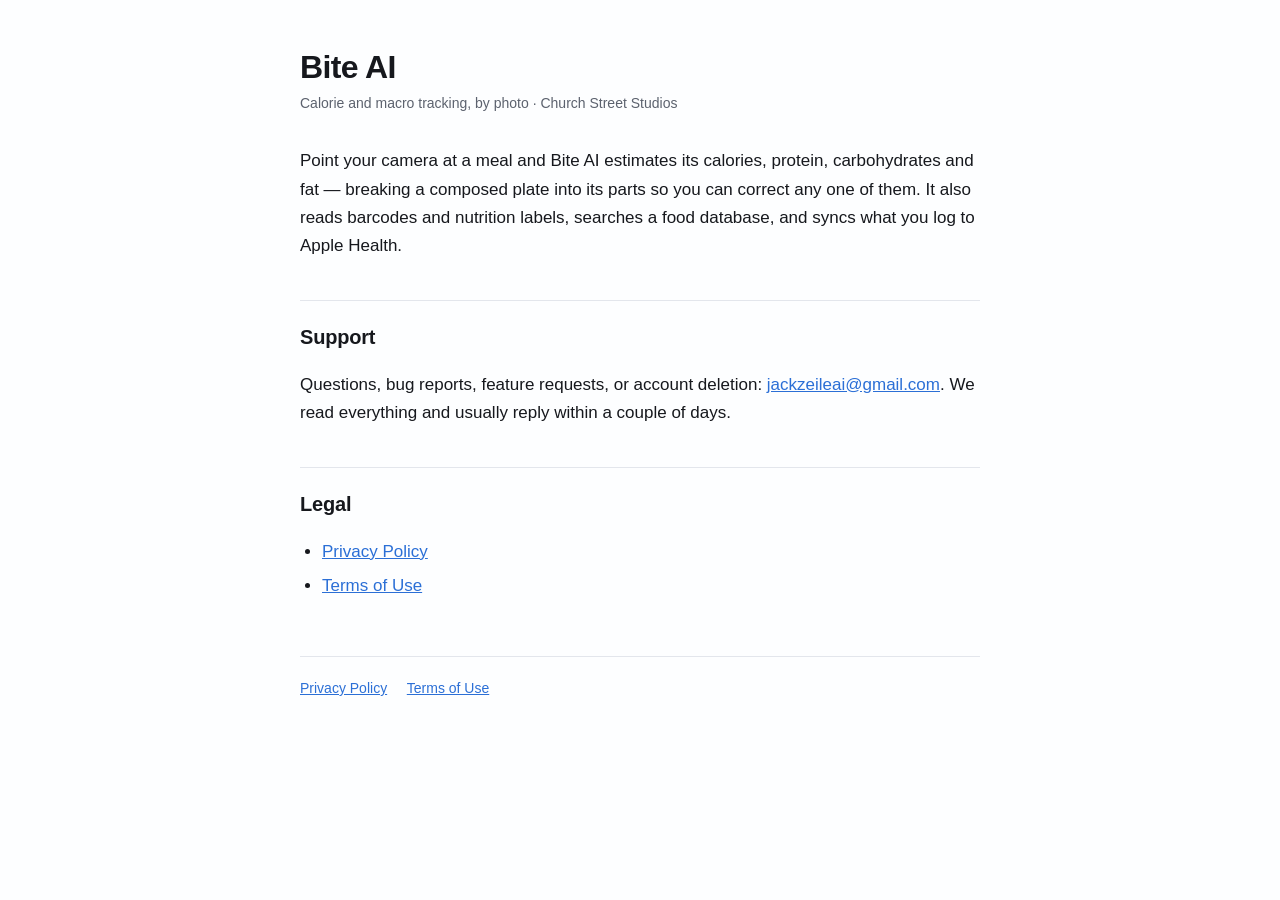
==== index.html @ f5e5adab "Bite AI support, privacy policy and terms of use pages" ====
<!DOCTYPE html>
<html lang="en">
<head>
<meta charset="utf-8">
<meta name="viewport" content="width=device-width, initial-scale=1">
<title>Bite AI</title>
<link rel="stylesheet" href="style.css">
</head>
<body>
<main>

<h1>Bite AI</h1>
<p class="updated">Calorie and macro tracking, by photo · Church Street Studios</p>

<p>Point your camera at a meal and Bite AI estimates its calories, protein, carbohydrates and fat — breaking a composed plate into its parts so you can correct any one of them. It also reads barcodes and nutrition labels, searches a food database, and syncs what you log to Apple Health.</p>

<h2>Support</h2>
<p>Questions, bug reports, feature requests, or account deletion: <a href="mailto:jackzeileai@gmail.com">jackzeileai@gmail.com</a>. We read everything and usually reply within a couple of days.</p>

<h2>Legal</h2>
<ul>
  <li><a href="privacy.html">Privacy Policy</a></li>
  <li><a href="terms.html">Terms of Use</a></li>
</ul>

<footer>
  <a href="privacy.html">Privacy Policy</a>
  <a href="terms.html">Terms of Use</a>
</footer>

</main>
</body>
</html>
---- style.css ----
:root {
  --bg: #fdfeff;
  --fg: #16181d;
  --muted: #5c626e;
  --rule: #e3e6ec;
  --accent: #2b6fd6;
}

@media (prefers-color-scheme: dark) {
  :root {
    --bg: #0e1013;
    --fg: #eceef2;
    --muted: #9aa1ae;
    --rule: #262a31;
    --accent: #6ea8fe;
  }
}

* { box-sizing: border-box; }

body {
  margin: 0;
  padding: 48px 20px 96px;
  background: var(--bg);
  color: var(--fg);
  font: 17px/1.65 -apple-system, BlinkMacSystemFont, "SF Pro Text", "Segoe UI", Roboto, Helvetica, Arial, sans-serif;
  -webkit-text-size-adjust: 100%;
}

main { max-width: 680px; margin: 0 auto; }

h1 {
  font-size: 32px;
  line-height: 1.2;
  letter-spacing: -0.02em;
  margin: 0 0 6px;
}

h2 {
  font-size: 20px;
  letter-spacing: -0.01em;
  margin: 40px 0 10px;
  padding-top: 20px;
  border-top: 1px solid var(--rule);
}

.updated {
  color: var(--muted);
  font-size: 14px;
  margin: 0 0 32px;
}

p, li { color: var(--fg); }
ul { padding-left: 22px; }
li { margin: 6px 0; }

a { color: var(--accent); }

strong { font-weight: 600; }

table {
  width: 100%;
  border-collapse: collapse;
  margin: 16px 0;
  font-size: 15px;
}

th, td {
  text-align: left;
  padding: 9px 12px 9px 0;
  border-bottom: 1px solid var(--rule);
  vertical-align: top;
}

th { font-weight: 600; color: var(--muted); font-size: 13px; text-transform: uppercase; letter-spacing: 0.04em; }

.wrap { overflow-x: auto; }

footer {
  margin-top: 56px;
  padding-top: 20px;
  border-top: 1px solid var(--rule);
  color: var(--muted);
  font-size: 14px;
}

footer a { margin-right: 16px; }
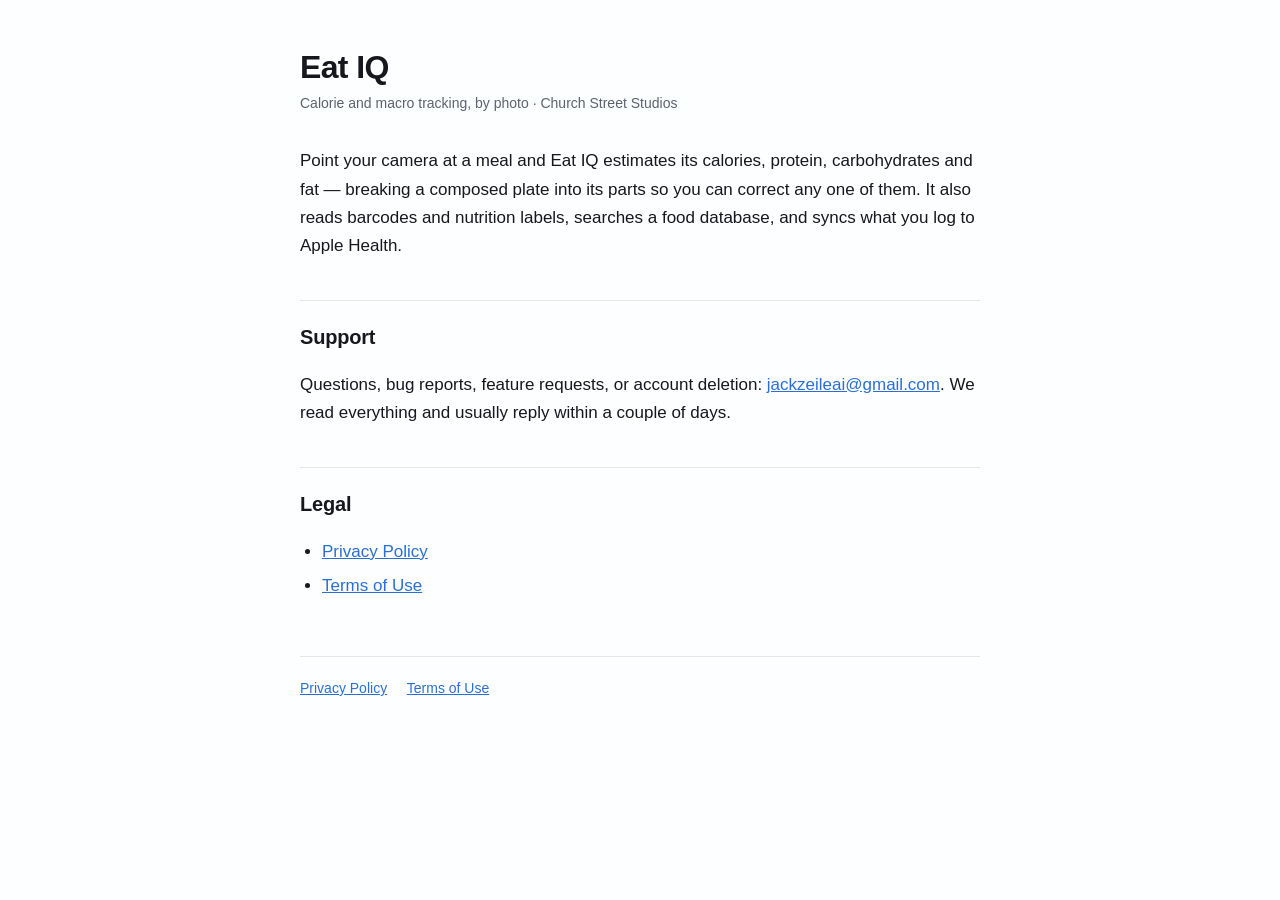
==== commit 75bec7a3: "Rename Bite AI to Eat IQ in Terms, Privacy and support page Co-Authored-By: Claude Fable 5.1 <norepl" ====
--- a/index.html
+++ b/index.html
@@ -3,16 +3,16 @@
 <head>
 <meta charset="utf-8">
 <meta name="viewport" content="width=device-width, initial-scale=1">
-<title>Bite AI</title>
+<title>Eat IQ</title>
 <link rel="stylesheet" href="style.css">
 </head>
 <body>
 <main>
 
-<h1>Bite AI</h1>
+<h1>Eat IQ</h1>
 <p class="updated">Calorie and macro tracking, by photo · Church Street Studios</p>
 
-<p>Point your camera at a meal and Bite AI estimates its calories, protein, carbohydrates and fat — breaking a composed plate into its parts so you can correct any one of them. It also reads barcodes and nutrition labels, searches a food database, and syncs what you log to Apple Health.</p>
+<p>Point your camera at a meal and Eat IQ estimates its calories, protein, carbohydrates and fat — breaking a composed plate into its parts so you can correct any one of them. It also reads barcodes and nutrition labels, searches a food database, and syncs what you log to Apple Health.</p>
 
 <h2>Support</h2>
 <p>Questions, bug reports, feature requests, or account deletion: <a href="mailto:jackzeileai@gmail.com">jackzeileai@gmail.com</a>. We read everything and usually reply within a couple of days.</p>
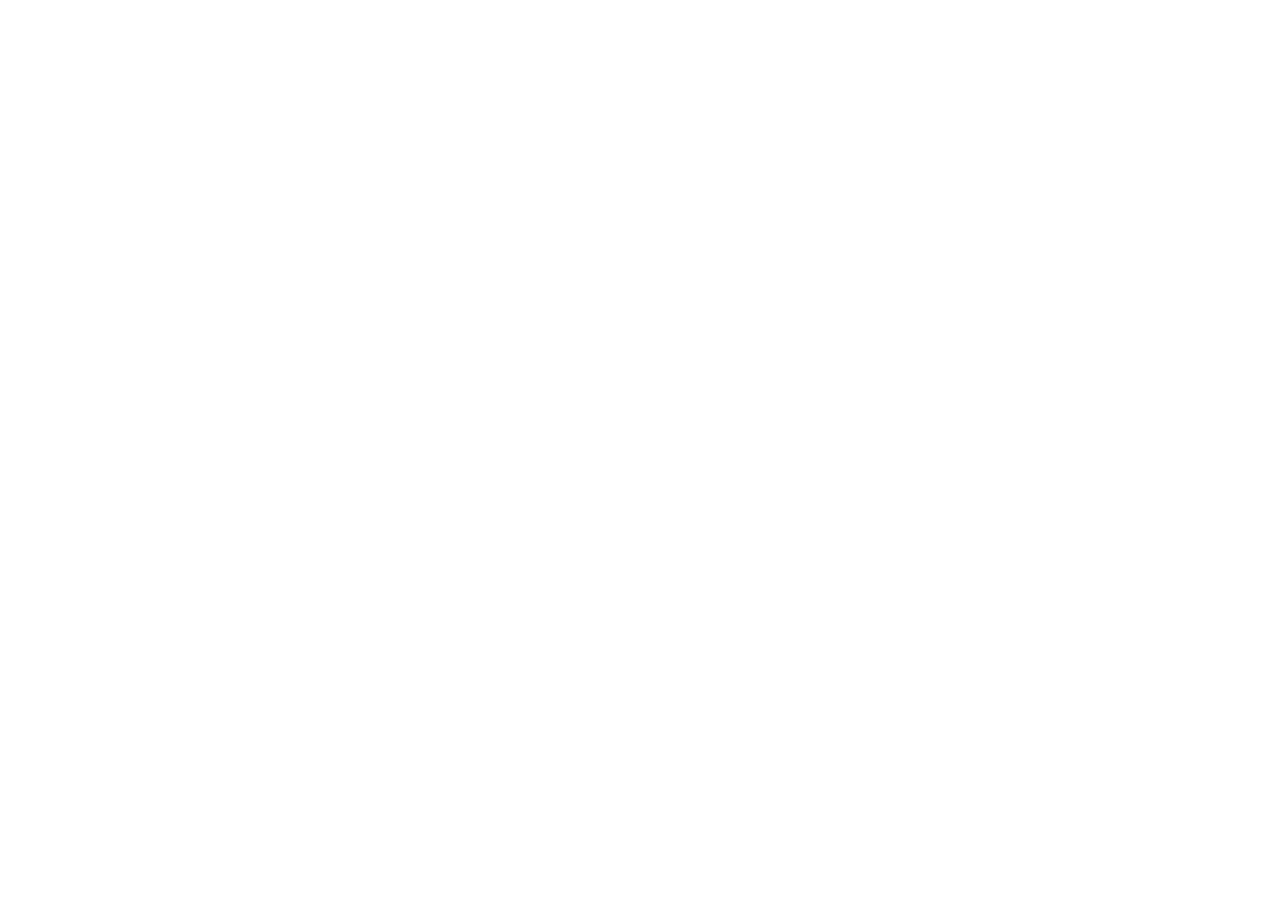
==== commit 18ecd81e: "Redirect to the Eat IQ site Co-Authored-By: Claude Fable 5.1 <noreply@anthropic.com> Claude-Session:" ====
--- a/index.html
+++ b/index.html
@@ -2,32 +2,11 @@
 <html lang="en">
 <head>
 <meta charset="utf-8">
-<meta name="viewport" content="width=device-width, initial-scale=1">
+<meta http-equiv="refresh" content="0; url=https://jackzeileai.github.io/eatiq/support.html">
+<link rel="canonical" href="https://jackzeileai.github.io/eatiq/support.html">
 <title>Eat IQ</title>
-<link rel="stylesheet" href="style.css">
 </head>
 <body>
-<main>
-
-<h1>Eat IQ</h1>
-<p class="updated">Calorie and macro tracking, by photo · Church Street Studios</p>
-
-<p>Point your camera at a meal and Eat IQ estimates its calories, protein, carbohydrates and fat — breaking a composed plate into its parts so you can correct any one of them. It also reads barcodes and nutrition labels, searches a food database, and syncs what you log to Apple Health.</p>
-
-<h2>Support</h2>
-<p>Questions, bug reports, feature requests, or account deletion: <a href="mailto:jackzeileai@gmail.com">jackzeileai@gmail.com</a>. We read everything and usually reply within a couple of days.</p>
-
-<h2>Legal</h2>
-<ul>
-  <li><a href="privacy.html">Privacy Policy</a></li>
-  <li><a href="terms.html">Terms of Use</a></li>
-</ul>
-
-<footer>
-  <a href="privacy.html">Privacy Policy</a>
-  <a href="terms.html">Terms of Use</a>
-</footer>
-
-</main>
+<p>This page has moved to <a href="https://jackzeileai.github.io/eatiq/support.html">jackzeileai.github.io/eatiq/support.html</a>.</p>
 </body>
 </html>
